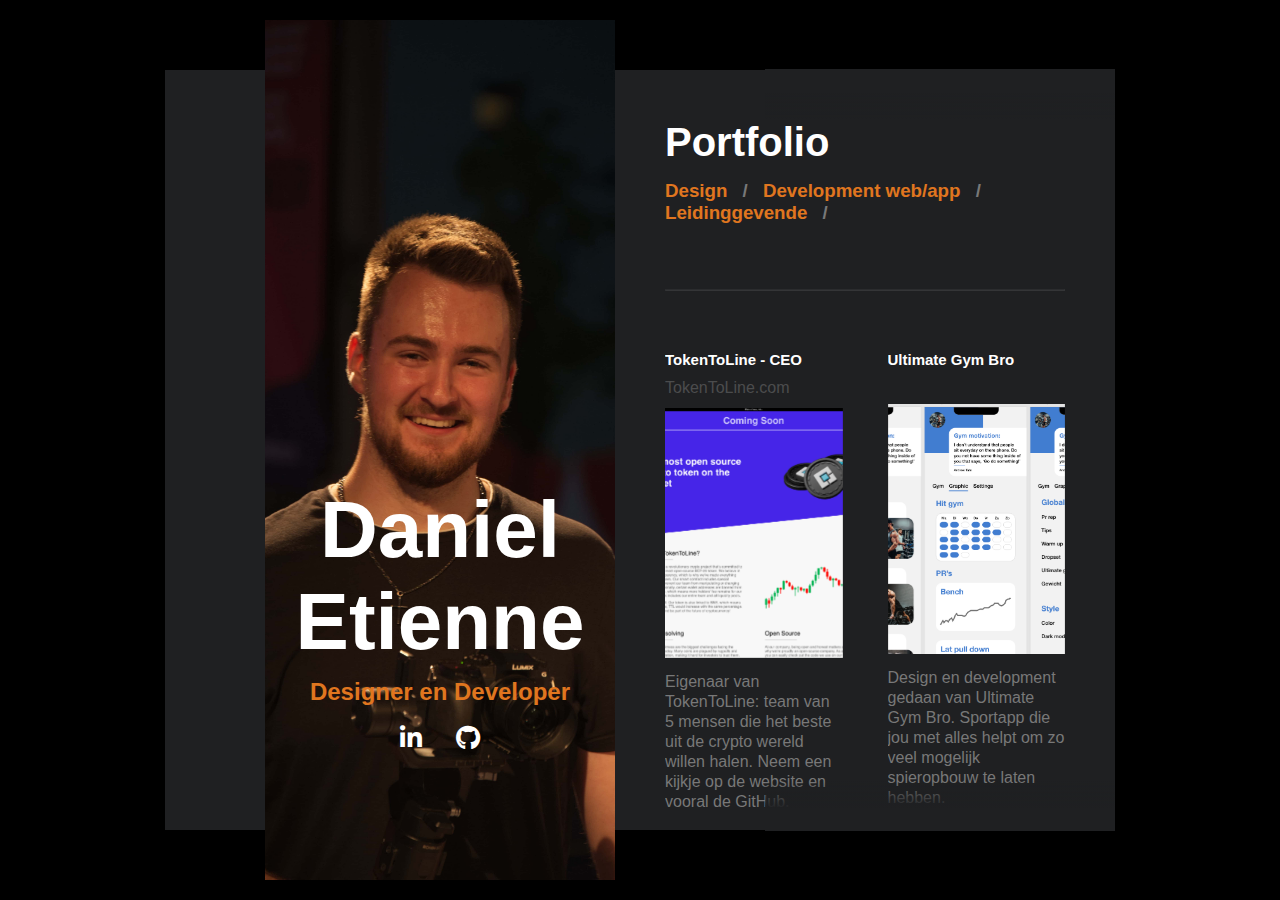
==== portfolio.html @ fdcb5d64 "CV - No PHP update" ====
<!DOCTYPE html>
<html lang="en">
<head>
    <meta charset="UTF-8">
    <meta name="viewport" content="width=device-width, initial-scale=1.0">
    <title>Daniel Etienne - CV</title>
    <link rel="stylesheet" href="css/style.css">
    <link rel="stylesheet" href="https://cdnjs.cloudflare.com/ajax/libs/font-awesome/6.4.2/css/all.min.css">
    <link rel="stylesheet" href="https://cdnjs.cloudflare.com/ajax/libs/simple-line-icons/2.5.5/css/simple-line-icons.min.css">
</head>
<body>
    <div class="bodycontainer">
        <div class="nav">
            <div class="logo">
                <!-- img -->
            </div>
        
            <div class="navigation">
                <div class="navcenter">
                    <a href="index.html">
                        <i class="icon-user"></i>
                    </a>
                    <a href="portfolio.html">
                        <i class="icon-trophy"></i>
                    </a>
                    <a href="experience.html">
                    <i class="icon-graduation"></i>
                    </a> 
                    <a href="contact.html">
                        <i class="icon-phone"></i>
                    </a> 
                </div>
            </div>
        
            <div class="download">
                <i class="icon-cloud-download"></i>
            </div>
        </div>

        <div class="profile">
            <img src="img/daniel21.jpg" alt="Profile photo Daniel Etienne">
            <!-- <div class="darker"> -->
                <h1>Daniel Etienne</h1>
                <h2>Designer en Developer</h2>
                <div class="links">
                    <a target="_blank" href="https://nl.linkedin.com/in/daniël-etienne-6923311a7">
                    <i class="fa-brands fa-linkedin-in"></i>
                    </a>
                    <a target="_blank" href="https://github.com/0-Daniel-0">
                    <i class="fa-brands fa-github"></i>
                    </a>
                </div>
            <!-- </div> -->
        </div>

        <div class="infomation">
            <h2>Portfolio</h2>
            <h3> Design <span>/</span> Development web/app <span>/</span> Leidinggevende <span>/</span> </h3>

            <p>
            </p>

            <hr>

            <div class="container">
                <div class="blok">
                    <h5>TokenToLine - CEO</h5>
                    <p class="location"> <a href="https://tokentoline.com" target="_blank">TokenToLine.com</a></p>
                    <img class="klikbareFoto" src="img/portfolio/tokentoline.png" alt="">
                    <p>Eigenaar van TokenToLine: team van 5 mensen die het beste uit de crypto wereld willen halen. Neem een kijkje op de website en vooral de GitHub.</p>

                </div>

                <div class="blok">
                    <p class="date"></p>
                    <h5>mvdwfoundation.nl</h5>
                    <p class="location"> <a href="https://mvdwfoundation.nl" target="_blank">mvdwfoundation.nl</a></p>
                    <img class="klikbareFoto" src="img/portfolio/mvdw.jpg" alt="">
                    <p>Met een team van 5 man alles vastgelegd op beeld en hier gaaf promotiemateriaal van gemaakt. Dit is terug te zien op de socails van mvdw foundation.</p>
                </div>



                <div class="blok">
                    <h5>Ultimate Gym Bro</h5>
                    <br><br>
                    <img class="klikbareFoto" src="img/portfolio/ultimategymbro.png" alt="">
                    <p>Design en development gedaan van Ultimate Gym Bro. Sportapp die jou met alles helpt om zo veel mogelijk spieropbouw te laten hebben.</p>
                </div>

                <div class="blok">
                    <p class="date"></p>
                    <h5>Your step</h5>
                    <p class="location"> <a href="https://rijschoolyourstep.nl" target="_blank">rijschoolyourstep.com</a></p>
                    <img class="klikbareFoto" src="img/portfolio/nextstep.png" alt="">
                    <p>Complete huisstijl en website voor Rijschool Your Step.</p>
                </div>

                <div class="blok">
                    <p class="date"></p>
                    <h5>Echte koffie</h5>
                    <p class="location"> <a href="https://u210738.gluwebsite.nl/koffie/" target="_blank">echtekoffie.nl</a></p>
                    <img class="klikbareFoto" src="img/portfolio/echtekoffie.png" alt="">
                    <p>Complete huisstijl en website voor Echte Koffie.</p>
                </div>
            </div>
        </div>

        <!-- <div class="portfolio"> -->
            <div id="vergroteFotoContainer">
                <img id="vergroteFoto" src="" alt="Vergrote foto">
            </div>
        <!-- </div> -->
    </div>
</body>
<script>
      // Voeg een event listener toe aan alle foto's met de class "klikbareFoto"
      var klikbareFotos = document.querySelectorAll(".klikbareFoto");
        klikbareFotos.forEach(function(foto) {
            foto.addEventListener("click", function() {
                toonVergroteFoto(foto.src);
            });
        });

        // Toon foto
        function toonVergroteFoto(fotoURL) {
            var vergroteFotoContainer = document.getElementById("vergroteFotoContainer");
            var vergroteFoto = document.getElementById("vergroteFoto");
            vergroteFoto.src = fotoURL;
            vergroteFotoContainer.style.display = "block";
        }

        // Verberg foto
        document.getElementById("vergroteFotoContainer").addEventListener("click", function() {
            this.style.display = "none";
        });
</script>
</html>
---- css/style.css ----
* {
  padding: 0;
  margin: 0;
  -webkit-box-sizing: border-box;
          box-sizing: border-box;
}

::-moz-selection {
  /* Code for Firefox */
  color: #000;
  background: #e0761f;
}

::selection {
  color: #000;
  background: #e0761f;
}

body {
  background-color: #000;
  overflow: hidden;
}

h1, h2, h3, h4, h5 {
  color: #fff;
  font-family: "Roboto", sans-serif;
}

p, label, a {
  font-family: "Roboto", sans-serif;
  color: #787878;
  line-height: 20px;
}

.bodycontainer {
  position: absolute;
  height: 100%;
  max-height: 1200px;
  width: 100%;
  max-width: 1400px;
  top: 50%;
  left: 50%;
  -webkit-transform: translate(-50%, -50%);
          transform: translate(-50%, -50%);
}

.nav {
  position: absolute;
  background-color: #1f2022;
  height: auto;
  top: 0;
  bottom: 0;
  width: 100px;
  margin: 70px 0;
}

.nav .logo img {
  width: 100px;
  height: 100px;
}

.nav .navigation {
  position: absolute;
  width: 100px;
  height: auto;
  top: 0;
  bottom: 0;
  margin: 100px 0;
}

.nav .navigation .navcenter {
  width: 100px;
  position: absolute;
  top: 50%;
  -webkit-transform: translateY(-50%);
          transform: translateY(-50%);
}

.nav .navigation a {
  color: #bfbfbf;
  display: block;
  padding: 18px 30px;
  text-decoration: none;
}

.nav .navigation a:hover i {
  border: 1px solid #e0761f;
  border-radius: 50px;
  padding: 15px;
  margin-left: -16px;
}

.nav .navigation a i {
  color: #e0761f;
  font-size: 32px;
}

.nav .download {
  position: absolute;
  bottom: 0;
  width: 100px;
  height: 100px;
}

.nav .download i {
  color: #e0761f;
  position: absolute;
  top: 30%;
  left: 25%;
  font-size: 50px;
}

.profile {
  position: absolute;
  height: auto;
  top: 0;
  bottom: 0;
  width: 500px;
  margin: 20px 0 20px 100px;
}

.profile img {
  width: 100%;
  height: 100%;
  -o-object-fit: cover;
     object-fit: cover;
}

.profile h1 {
  width: 100%;
  text-align: center;
  margin-top: -400px;
  font-size: 80px;
}

.profile h2 {
  margin-top: 10px;
  text-align: center;
  color: #e0761f;
}

.profile .links {
  text-align: center;
  margin-top: 20px;
}

.profile .links a {
  text-decoration: none;
}

.profile .links i {
  color: #fff;
  font-size: 25px;
  padding: 0 15px;
}

.infomation {
  background-color: #1f2022;
  position: absolute;
  height: auto;
  top: 0;
  bottom: 0;
  margin: 70px 0 70px 600px;
  padding: 50px;
  overflow-y: scroll;
}

.infomation::before {
  content: '';
  display: block;
  position: fixed;
  margin-top: -51px;
  margin-left: 600px;
  z-index: 3;
  left: 0;
  right: 0;
  height: 50px;
  background-image: -webkit-gradient(linear, left top, left bottom, color-stop(45%, #1f2022), color-stop(23%, #1f2022), to(transparent));
  background-image: linear-gradient(to bottom, #1f2022 45%, #1f2022 23%, transparent 100%);
}

.infomation::after {
  content: '';
  display: block;
  position: fixed;
  margin-left: 600px;
  z-index: 3;
  left: 0;
  right: 0;
  bottom: 69px;
  height: 50px;
  background-image: -webkit-gradient(linear, left bottom, left top, color-stop(45%, #1f2022), color-stop(23%, #1f2022), to(transparent));
  background-image: linear-gradient(to top, #1f2022 45%, #1f2022 23%, transparent 100%);
}

.infomation::-webkit-scrollbar {
  width: 3px;
  background-color: transparent;
  position: absolute;
  z-index: 10;
}

.infomation::-webkit-scrollbar-thumb {
  background-color: #e0761f;
  border-radius: 10px;
}

.infomation h2 {
  font-size: 40px;
  padding-bottom: 15px;
}

.infomation h3 {
  color: #e0761f;
  padding-bottom: 15px;
}

.infomation hr {
  margin: 50px 0;
  height: 0.5px;
  opacity: 0.1;
}

.infomation span {
  color: #787878;
  padding: 0 10px;
}

.infomation .none {
  color: #e0761f !important;
  padding: 0 !important;
}

.infomation .container {
  position: relative;
  -webkit-column-count: 2;
          column-count: 2;
  -webkit-column-gap: 45px;
          column-gap: 45px;
}

.infomation .container .blok {
  -webkit-column-break-inside: avoid;
          break-inside: avoid;
}

.infomation .container .blok i {
  color: #e0761f;
  font-size: 30px;
}

.infomation .container .blok h4 {
  position: relative;
  margin: 0 0 0 50px;
  font-size: 30px;
  top: 35px;
}

.infomation .container .blok p {
  display: block;
  padding-top: 10px;
}

.infomation .container .blok .date {
  padding-top: 35px;
  color: #e0761f;
}

.infomation .container .blok h5 {
  padding-top: 10px;
  font-size: 20px;
}

.infomation .container .blok .location {
  padding: 10px 0;
  opacity: 0.5;
}

.infomation .container .blok a {
  text-decoration: none;
  padding-top: 10px;
}

.infomation .container .blok img {
  -webkit-transition: -webkit-transform .2s;
  transition: -webkit-transform .2s;
  transition: transform .2s;
  transition: transform .2s, -webkit-transform .2s;
  width: 100%;
  height: 250px;
  -o-object-fit: cover;
     object-fit: cover;
  -webkit-transform: translate3d(0, 0, 1px);
          transform: translate3d(0, 0, 1px);
  cursor: pointer;
}

.infomation .container .contact .row {
  padding: 10px 0;
}

.infomation .container .contact i {
  color: #e0761f;
  font-size: 30px;
}

.infomation .container .contact a {
  position: relative;
  top: -7px;
  left: 10px;
  font-size: 20px;
  text-decoration: none;
  color: #fff;
}

.infomation .container ul {
  color: #787878;
  font-family: "Roboto", sans-serif;
  margin-left: 20px;
  line-height: 22px;
  padding-top: 15px;
}

.infomation .container h4 {
  font-size: 30px;
}

.infomation .skills {
  width: NULL;
}

.infomation .skills i {
  color: #e0761f;
  font-size: 30px;
}

.infomation .skills h4 {
  position: absolute;
  margin: 0 0 0 50px;
  font-size: 30px;
}

.infomation .skills .skillbar {
  width: NULL;
  height: 3px;
  background-color: #5c5f65;
}

.infomation .skills .progress {
  background-color: #e0761f;
  height: 3px;
}

.infomation .skills p {
  font-weight: 600;
  color: #fff;
  padding: 20px 0 10px 0;
}

.portfolio {
  background-color: #1f2022;
  position: absolute;
  width: calc(100% - 98px);
  height: auto;
  top: 0;
  bottom: 0;
  margin: 70px 0 70px 99px;
  padding: 50px;
}

#vergroteFotoContainer {
  display: none;
  background-color: #1f2022;
  position: absolute;
  width: calc(100% - 98px);
  height: auto;
  top: 0;
  bottom: 0;
  margin: 70px 0 70px 99px;
  padding: 50px;
}

#vergroteFoto {
  max-width: 80%;
  max-height: 80%;
  margin: auto;
  position: absolute;
  top: 0;
  left: 0;
  right: 0;
  bottom: 0;
}

@media only screen and (max-width: 1440px) {
  .bodycontainer {
    max-width: 950px;
  }
  .profile {
    width: 350px;
  }
  .infomation {
    width: 500px;
    margin: 70px 0 70px 450px;
  }
  .infomation .container .blok {
    overflow: hidden;
  }
  .infomation .container .blok h4 {
    font-size: 18px !important;
  }
  .infomation .container .blok h5 {
    font-size: 15px !important;
  }
}

@media only screen and (max-width: 1024px) {
  .bodycontainer {
    max-width: 600px;
  }
  .profile {
    width: 300px;
    display: none;
  }
  .infomation {
    width: 500px;
    margin: 70px 0 70px 100px;
  }
  .infomation .container {
    -webkit-column-count: 1;
            column-count: 1;
  }
  .infomation .container .blok {
    overflow: hidden;
  }
  .infomation .container .blok h4 {
    font-size: 18px !important;
  }
  .infomation .container .blok h5 {
    font-size: 15px !important;
  }
}

@media only screen and (max-width: 768px) {
  .bodycontainer {
    max-width: 100%;
    max-height: none;
    top: none;
    left: none;
    -webkit-transform: translate(none, none);
            transform: translate(none, none);
    position: absolute;
  }
  .profile {
    width: 300px;
    display: none;
    margin-top: 0;
    margin-bottom: 0;
  }
  .infomation {
    width: calc(100% - 100px);
    margin: 70px 0 70px 100px;
    padding-left: 0;
    margin-top: 0;
    margin-bottom: 0;
  }
  .nav {
    margin-top: 0;
    margin-bottom: 0;
  }
  .profile {
    margin-top: 0;
    margin-bottom: 0;
  }
  .nav {
    margin-top: 0;
    margin-bottom: 0;
  }
  .profile {
    margin-top: 0;
    margin-bottom: 0;
  }
  .infomation {
    margin-top: 0;
    margin-bottom: 0;
    width: 100%;
    height: calc(100% - 100px) !important;
    margin: 100px 0 0 0;
    padding-left: 50px;
  }
  .nav {
    height: 100px !important;
    bottom: none !important;
    width: 100% !important;
  }
  .nav .logo {
    display: none;
  }
  .nav .navigation {
    width: 100% !important;
    height: 100px !important;
    top: None !important;
    bottom: None !important;
    margin: 0;
  }
  .nav .navigation .navcenter {
    margin-top: -35px;
    width: initial !important;
    top: none !important;
    -webkit-transform: translateY(0) !important;
            transform: translateY(0) !important;
  }
  .nav .navigation .navcenter a {
    display: inline-block !important;
    width: 50px;
  }
  .nav .download {
    display: none;
  }
  #vergroteFotoContainer {
    margin: 100px 0 0px 0px;
    width: 100%;
  }
}

@media only screen and (max-width: 425px) {
  .contact a {
    font-size: 12px !important;
  }
}
/*# sourceMappingURL=style.css.map */
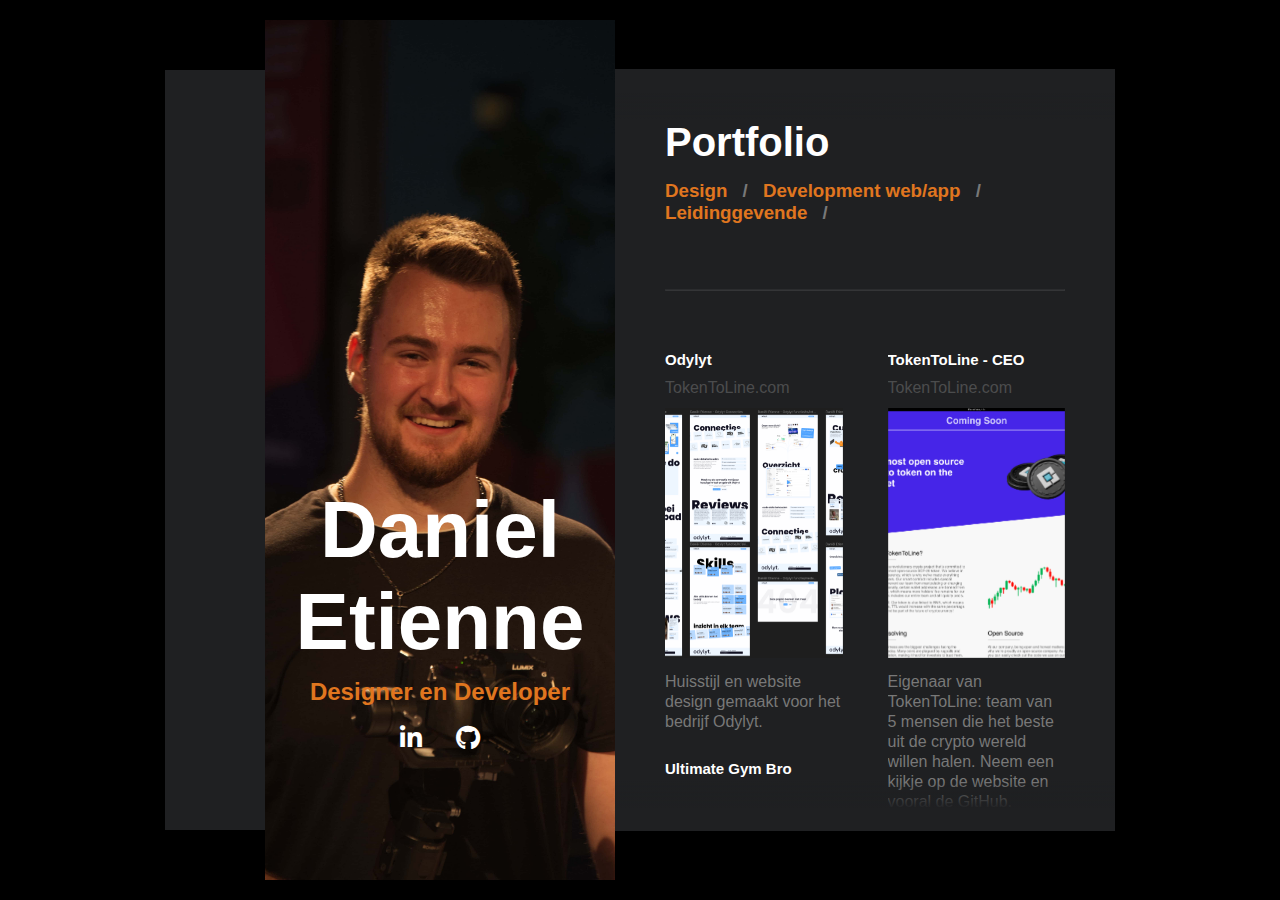
==== commit 71074f60: "New information about me and some portfolio updates" ====
--- a/portfolio.html
+++ b/portfolio.html
@@ -64,11 +64,17 @@
 
             <div class="container">
                 <div class="blok">
-                    <h5>TokenToLine - CEO</h5>
-                    <p class="location"> <a href="https://tokentoline.com" target="_blank">TokenToLine.com</a></p>
-                    <img class="klikbareFoto" src="img/portfolio/tokentoline.png" alt="">
-                    <p>Eigenaar van TokenToLine: team van 5 mensen die het beste uit de crypto wereld willen halen. Neem een kijkje op de website en vooral de GitHub.</p>
+                    <h5>Odylyt</h5>
+                    <p class="location"> <a href="https://odylyt.com" target="_blank">TokenToLine.com</a></p>
+                    <img class="klikbareFoto" src="img/portfolio/odylyt.png" alt="">
+                    <p>Huisstijl en website design gemaakt voor het bedrijf Odylyt.</p><br>
+                </div>
 
+                <div class="blok">
+                    <h5>Ultimate Gym Bro</h5>
+                    <br><br>
+                    <img class="klikbareFoto" src="img/portfolio/ultimategymbro.png" alt="">
+                    <p>Design en development gedaan van Ultimate Gym Bro. Sportapp die jou met alles helpt om zo veel mogelijk spieropbouw te laten hebben.</p>
                 </div>
 
                 <div class="blok">
@@ -79,13 +85,11 @@
                     <p>Met een team van 5 man alles vastgelegd op beeld en hier gaaf promotiemateriaal van gemaakt. Dit is terug te zien op de socails van mvdw foundation.</p>
                 </div>
 
-
-
                 <div class="blok">
-                    <h5>Ultimate Gym Bro</h5>
-                    <br><br>
-                    <img class="klikbareFoto" src="img/portfolio/ultimategymbro.png" alt="">
-                    <p>Design en development gedaan van Ultimate Gym Bro. Sportapp die jou met alles helpt om zo veel mogelijk spieropbouw te laten hebben.</p>
+                    <h5>TokenToLine - CEO</h5>
+                    <p class="location"> <a href="https://tokentoline.com" target="_blank">TokenToLine.com</a></p>
+                    <img class="klikbareFoto" src="img/portfolio/tokentoline.png" alt="">
+                    <p>Eigenaar van TokenToLine: team van 5 mensen die het beste uit de crypto wereld willen halen. Neem een kijkje op de website en vooral de GitHub.</p>
                 </div>
 
                 <div class="blok">
--- a/css/style.css
+++ b/css/style.css
@@ -402,6 +402,12 @@
     width: 500px;
     margin: 70px 0 70px 450px;
   }
+  .infomation::before {
+    margin-left: 450px;
+  }
+  .infomation::after {
+    margin-left: 450px;
+  }
   .infomation .container .blok {
     overflow: hidden;
   }
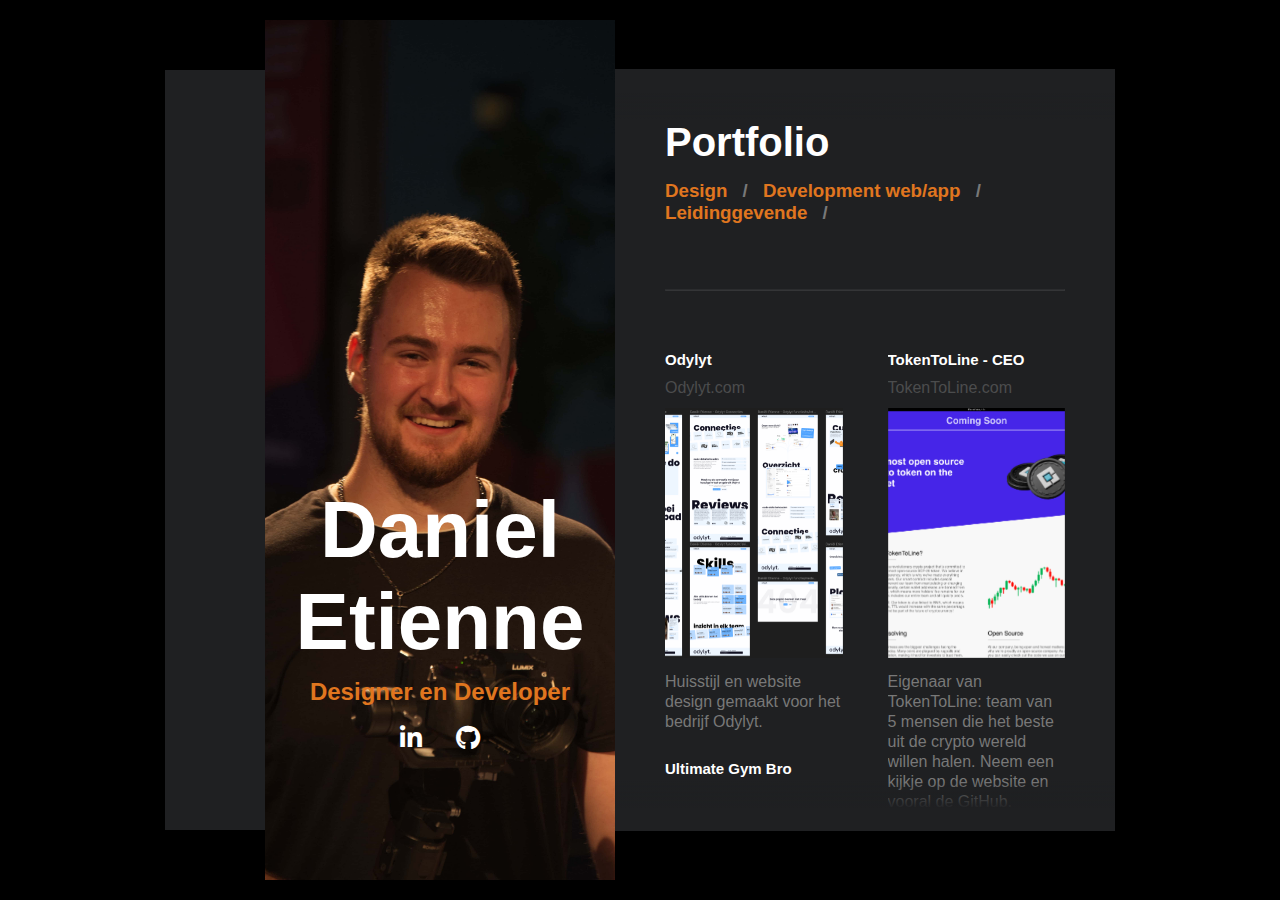
==== commit cfa4f06c: "Change hyper link" ====
--- a/portfolio.html
+++ b/portfolio.html
@@ -65,7 +65,7 @@
             <div class="container">
                 <div class="blok">
                     <h5>Odylyt</h5>
-                    <p class="location"> <a href="https://odylyt.com" target="_blank">TokenToLine.com</a></p>
+                    <p class="location"> <a href="https://odylyt.com" target="_blank">Odylyt.com</a></p>
                     <img class="klikbareFoto" src="img/portfolio/odylyt.png" alt="">
                     <p>Huisstijl en website design gemaakt voor het bedrijf Odylyt.</p><br>
                 </div>
